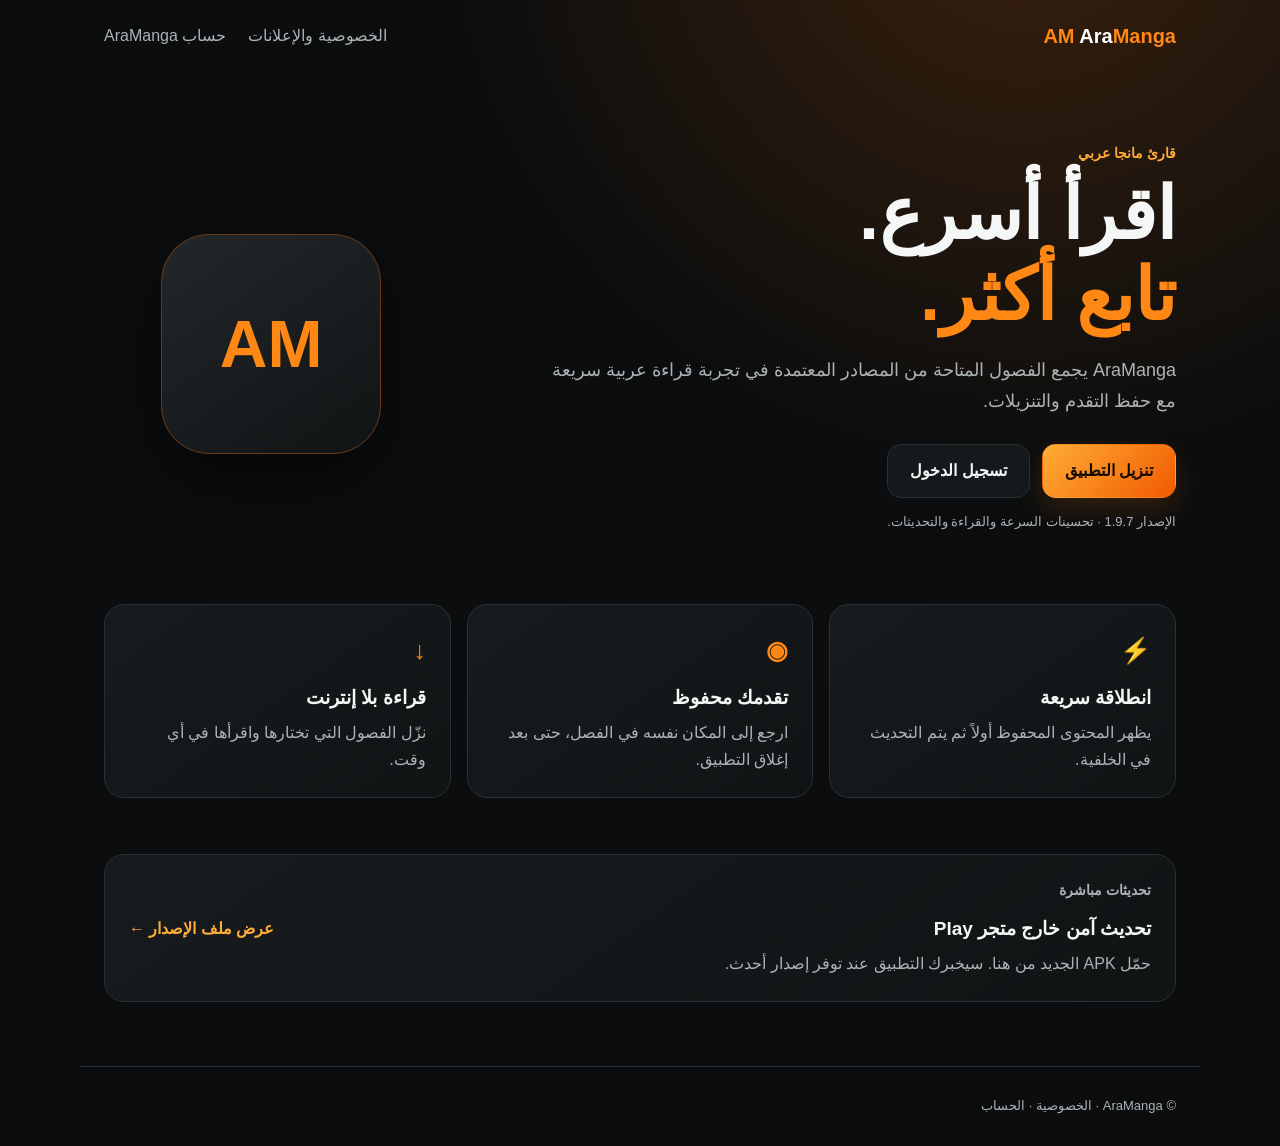
==== index.html @ 098182e1 "Publish AraManga release site and v1.9.7" ====
<!doctype html>
<html lang="ar" dir="rtl">
<head><meta charset="utf-8"><meta name="viewport" content="width=device-width,initial-scale=1"><meta name="theme-color" content="#0b0d0e"><title>AraManga | تنزيل التطبيق</title><link rel="stylesheet" href="site.css"></head>
<body>
  <header class="nav"><a class="brand" href="index.html"><span>AM</span> Ara<span>Manga</span></a><nav><a href="unity-ads.html">الخصوصية والإعلانات</a><a href="account.html">حساب AraManga</a></nav></header>
  <main>
    <section class="hero"><div><p class="eyebrow">قارئ مانجا عربي</p><h1>اقرأ أسرع.<br><em>تابع أكثر.</em></h1><p class="lead">AraManga يجمع الفصول المتاحة من المصادر المعتمدة في تجربة قراءة عربية سريعة مع حفظ التقدم والتنزيلات.</p><div class="actions"><a id="downloadButton" class="button primary" href="AraManga-v1.9.7.apk" download>تنزيل التطبيق</a><a class="button secondary" href="account.html">تسجيل الدخول</a></div><p id="releaseMeta" class="meta">جارٍ التحقق من آخر إصدار…</p></div><div class="hero-mark" aria-hidden="true"><div>AM</div></div></section>
    <section class="features" aria-label="مزايا التطبيق"><article><b>⚡</b><h2>انطلاقة سريعة</h2><p>يظهر المحتوى المحفوظ أولاً ثم يتم التحديث في الخلفية.</p></article><article><b>◉</b><h2>تقدمك محفوظ</h2><p>ارجع إلى المكان نفسه في الفصل، حتى بعد إغلاق التطبيق.</p></article><article><b>↓</b><h2>قراءة بلا إنترنت</h2><p>نزّل الفصول التي تختارها واقرأها في أي وقت.</p></article></section>
    <section class="release-card"><div><p class="eyebrow">تحديثات مباشرة</p><h2>تحديث آمن خارج متجر Play</h2><p>حمّل APK الجديد من هنا. سيخبرك التطبيق عند توفر إصدار أحدث.</p></div><a id="releaseLink" class="text-link" href="AraManga-v1.9.7.apk">عرض ملف الإصدار ←</a></section>
  </main><footer>© AraManga · <a href="unity-ads.html">الخصوصية</a> · <a href="account.html">الحساب</a></footer><script src="site.js"></script>
</body></html>
---- site.css ----
:root{--bg:#0b0d0e;--surface:#15191b;--text:#f5f6f6;--muted:#adb3b5;--line:#2a3033;--orange:#ff8814;--orange2:#ffad36}*{box-sizing:border-box}body{margin:0;background:radial-gradient(circle at 80% -10%,#3b210d 0,transparent 36%),var(--bg);color:var(--text);font-family:Tahoma,Arial,sans-serif;line-height:1.7}.nav,main,footer{max-width:1120px;margin:auto}.nav{min-height:72px;display:flex;align-items:center;justify-content:space-between;padding:0 24px}.brand{color:#fff;text-decoration:none;font-weight:900;font-size:20px}.brand>span{color:var(--orange)}.brand span+span{color:var(--orange)}nav{display:flex;gap:22px}nav a,footer a{color:var(--muted);text-decoration:none}.nav a:hover,footer a:hover{color:var(--orange2)}main{padding:42px 24px 64px}.hero{min-height:460px;display:grid;grid-template-columns:1.35fr .65fr;align-items:center;gap:44px}.eyebrow{margin:0 0 8px;color:var(--orange2);font-weight:800;font-size:14px}.hero h1,.account-layout h1,.legal h1{font-size:clamp(38px,7vw,72px);line-height:1.12;margin:0 0 20px}.hero em,.account-layout em{font-style:normal;color:var(--orange)}.lead{max-width:630px;margin:0;color:var(--muted);font-size:18px}.actions{display:flex;gap:12px;margin-top:28px;flex-wrap:wrap}.button{min-height:50px;padding:12px 22px;border-radius:14px;display:inline-flex;align-items:center;justify-content:center;border:1px solid transparent;text-decoration:none;font:inherit;font-weight:800;cursor:pointer}.primary{background:linear-gradient(135deg,var(--orange2),#f15a00);color:#160b02;box-shadow:0 12px 30px #ff7b172b}.secondary{border-color:var(--line);background:var(--surface);color:var(--text)}.meta{color:var(--muted);font-size:13px}.hero-mark{display:grid;place-items:center;min-height:300px}.hero-mark div{width:220px;height:220px;border-radius:48px;display:grid;place-items:center;border:1px solid #693b18;background:linear-gradient(145deg,#222729,#111415);box-shadow:0 25px 70px #0008;color:var(--orange);font-size:66px;font-weight:900}.features{display:grid;grid-template-columns:repeat(3,1fr);gap:16px;margin:30px 0 56px}.features article,.release-card,.auth-card,.legal section{padding:24px;border:1px solid var(--line);border-radius:20px;background:linear-gradient(145deg,#171b1d,#111415)}.features b{font-size:25px;color:var(--orange)}.features h2,.release-card h2,.legal h2{font-size:19px;margin:10px 0 5px}.features p,.release-card p,.legal section p{color:var(--muted);margin:0}.release-card{display:flex;align-items:center;justify-content:space-between;gap:20px}.text-link{color:var(--orange2);font-weight:800;text-decoration:none;white-space:nowrap}footer{padding:28px 24px;border-top:1px solid var(--line);color:var(--muted);font-size:13px}.legal{max-width:840px}.legal>p{margin-bottom:42px}.legal section{margin:14px 0}.account-layout{min-height:620px;display:grid;grid-template-columns:1fr .85fr;align-items:center;gap:54px}.auth-card{padding:24px}.tabs{display:flex;gap:8px;border-bottom:1px solid var(--line);margin-bottom:22px}.tabs button{padding:10px 4px;background:transparent;border:0;color:var(--muted);font:inherit;cursor:pointer}.tabs button.active{color:var(--orange2);border-bottom:2px solid var(--orange)}form{display:grid;gap:14px}label{display:grid;gap:6px;font-size:14px;font-weight:800}input{min-height:48px;border-radius:12px;border:1px solid var(--line);background:#0d1011;color:#fff;padding:0 12px;font:inherit}@media(max-width:700px){.nav{padding:0 16px}.nav nav{gap:12px;font-size:12px}main{padding:26px 16px 48px}.hero,.account-layout{grid-template-columns:1fr;gap:28px}.hero{min-height:0}.hero-mark{min-height:160px;order:-1}.hero-mark div{width:145px;height:145px;border-radius:33px;font-size:44px}.features{grid-template-columns:1fr;margin-bottom:32px}.release-card{align-items:flex-start;flex-direction:column}.lead{font-size:16px}}
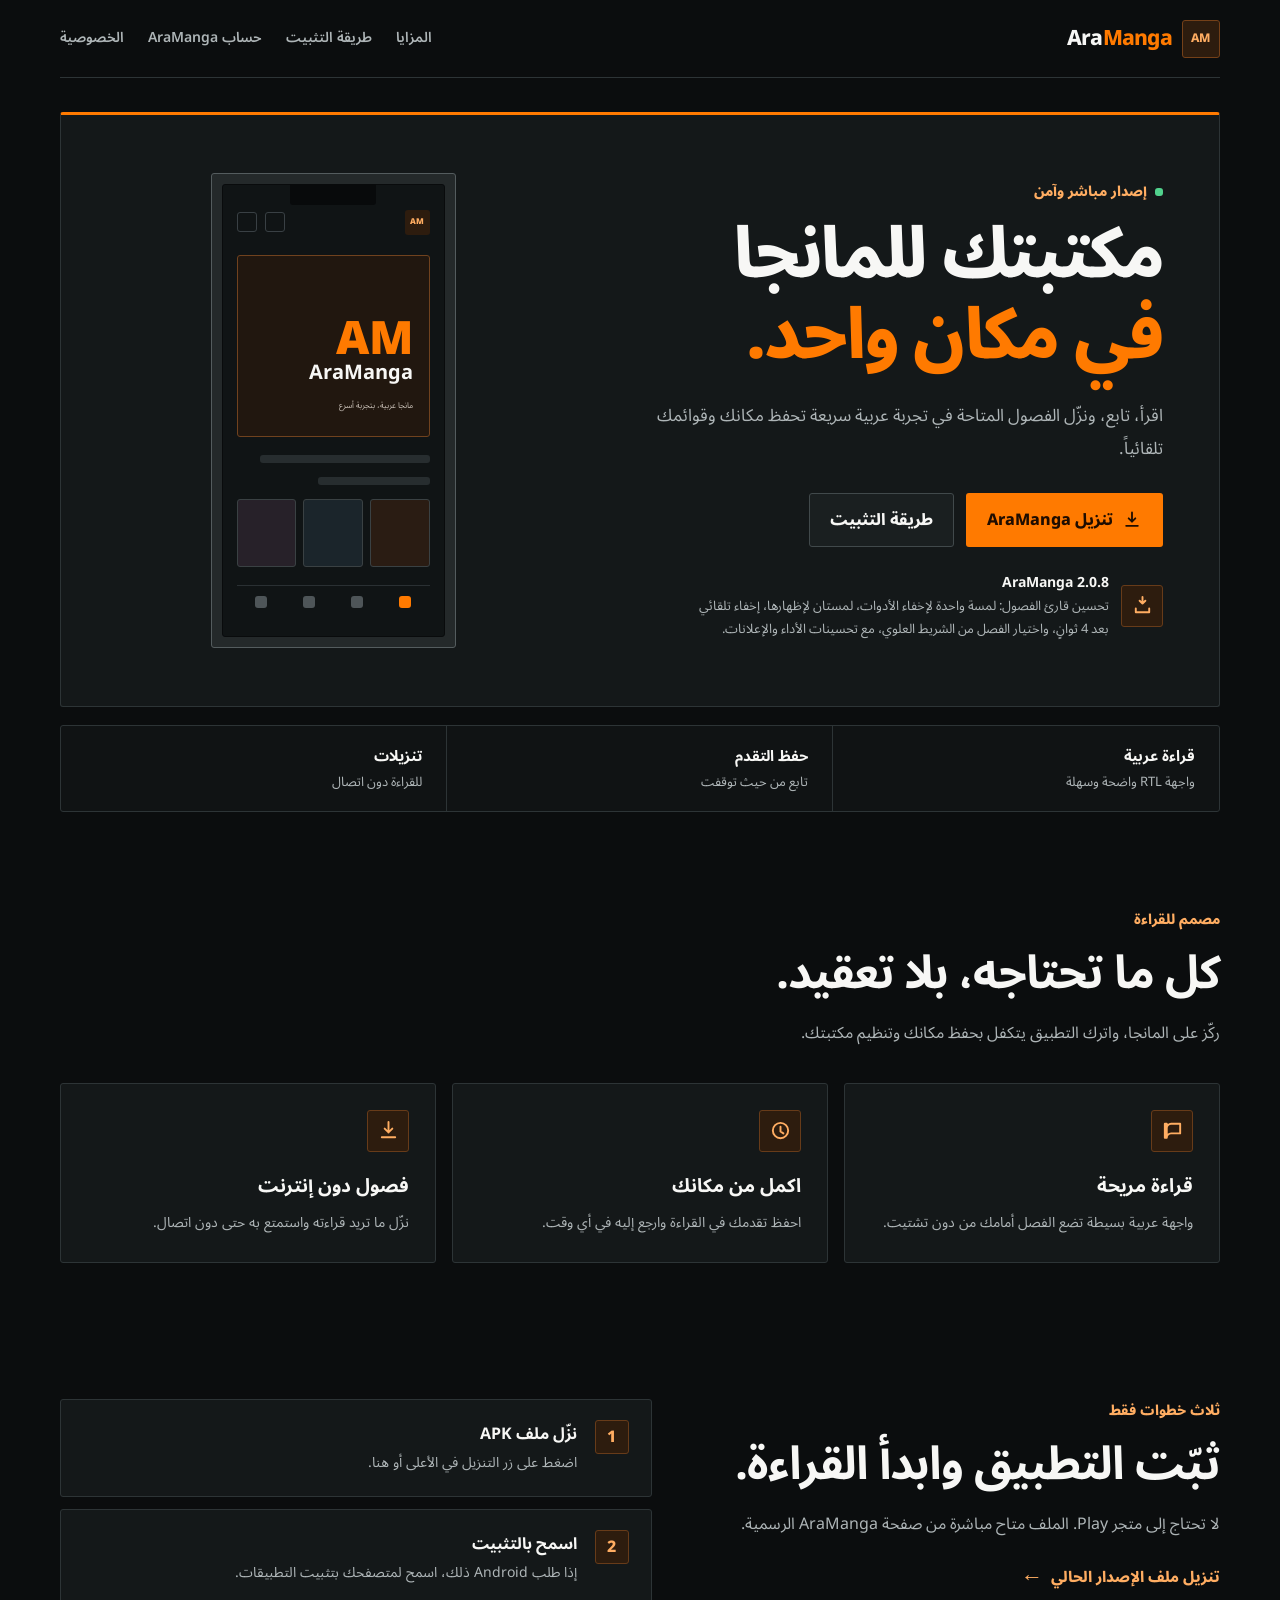
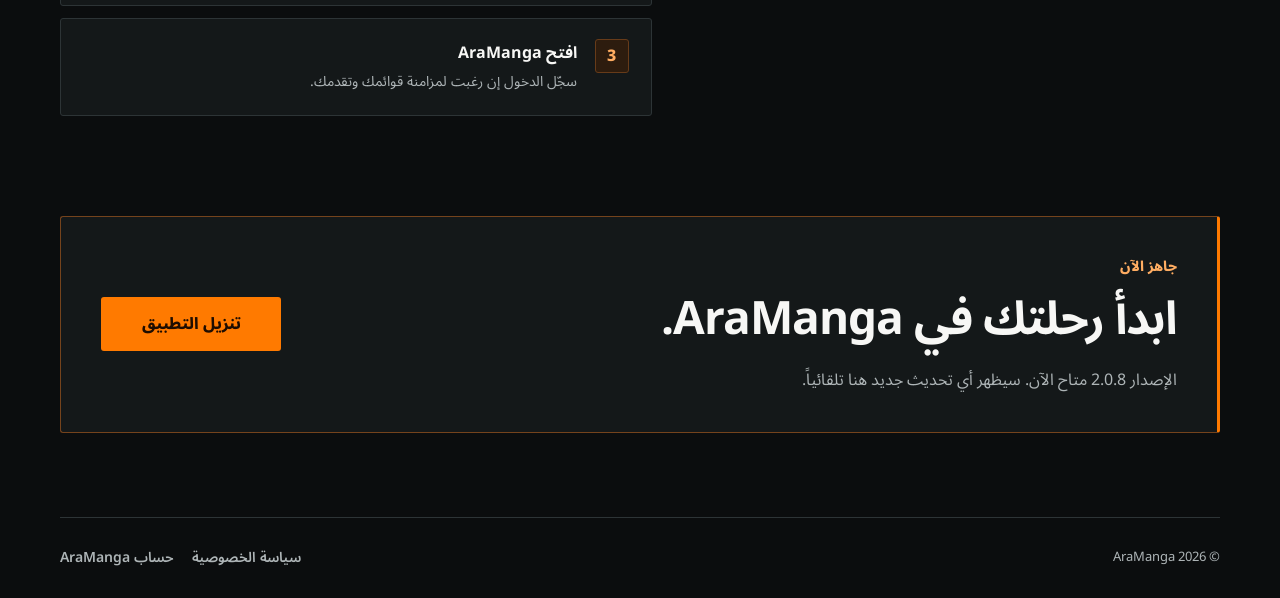
==== commit 5b46eb80: "Release AraManga 2.0.8" ====
--- a/index.html
+++ b/index.html
@@ -1,11 +1,90 @@
 <!doctype html>
 <html lang="ar" dir="rtl">
-<head><meta charset="utf-8"><meta name="viewport" content="width=device-width,initial-scale=1"><meta name="theme-color" content="#0b0d0e"><title>AraManga | تنزيل التطبيق</title><link rel="stylesheet" href="site.css"></head>
-<body>
-  <header class="nav"><a class="brand" href="index.html"><span>AM</span> Ara<span>Manga</span></a><nav><a href="unity-ads.html">الخصوصية والإعلانات</a><a href="account.html">حساب AraManga</a></nav></header>
-  <main>
-    <section class="hero"><div><p class="eyebrow">قارئ مانجا عربي</p><h1>اقرأ أسرع.<br><em>تابع أكثر.</em></h1><p class="lead">AraManga يجمع الفصول المتاحة من المصادر المعتمدة في تجربة قراءة عربية سريعة مع حفظ التقدم والتنزيلات.</p><div class="actions"><a id="downloadButton" class="button primary" href="AraManga-v1.9.7.apk" download>تنزيل التطبيق</a><a class="button secondary" href="account.html">تسجيل الدخول</a></div><p id="releaseMeta" class="meta">جارٍ التحقق من آخر إصدار…</p></div><div class="hero-mark" aria-hidden="true"><div>AM</div></div></section>
-    <section class="features" aria-label="مزايا التطبيق"><article><b>⚡</b><h2>انطلاقة سريعة</h2><p>يظهر المحتوى المحفوظ أولاً ثم يتم التحديث في الخلفية.</p></article><article><b>◉</b><h2>تقدمك محفوظ</h2><p>ارجع إلى المكان نفسه في الفصل، حتى بعد إغلاق التطبيق.</p></article><article><b>↓</b><h2>قراءة بلا إنترنت</h2><p>نزّل الفصول التي تختارها واقرأها في أي وقت.</p></article></section>
-    <section class="release-card"><div><p class="eyebrow">تحديثات مباشرة</p><h2>تحديث آمن خارج متجر Play</h2><p>حمّل APK الجديد من هنا. سيخبرك التطبيق عند توفر إصدار أحدث.</p></div><a id="releaseLink" class="text-link" href="AraManga-v1.9.7.apk">عرض ملف الإصدار ←</a></section>
-  </main><footer>© AraManga · <a href="unity-ads.html">الخصوصية</a> · <a href="account.html">الحساب</a></footer><script src="site.js"></script>
-</body></html>
+<head>
+  <meta charset="utf-8">
+  <meta name="viewport" content="width=device-width,initial-scale=1">
+  <meta name="theme-color" content="#0b0d0e">
+  <meta name="description" content="نزّل AraManga، قارئ المانجا العربي السريع مع حفظ التقدم والقوائم والتنزيلات.">
+  <title>AraManga | تنزيل التطبيق</title>
+  <link rel="stylesheet" href="site.css?v=flat-1">
+</head>
+<body class="landing-page">
+  <a class="skip-link" href="#content">انتقل إلى المحتوى</a>
+  <header class="nav">
+    <a class="brand" href="index.html" aria-label="AraManga - الصفحة الرئيسية"><span class="brand-mark">AM</span><span class="brand-name">Ara<span>Manga</span></span></a>
+    <nav aria-label="التنقل الرئيسي">
+      <a href="#features">المزايا</a>
+      <a href="#install">طريقة التثبيت</a>
+      <a href="account.html">حساب AraManga</a>
+      <a href="privacy.html">الخصوصية</a>
+    </nav>
+  </header>
+
+  <main id="content">
+    <section class="hero landing-shell" aria-labelledby="hero-title">
+      <div class="hero-copy">
+        <div class="eyebrow"><span class="status-dot" aria-hidden="true"></span> إصدار مباشر وآمن</div>
+        <h1 id="hero-title">مكتبتك للمانجا<br><em>في مكان واحد.</em></h1>
+        <p class="lead">اقرأ، تابع، ونزّل الفصول المتاحة في تجربة عربية سريعة تحفظ مكانك وقوائمك تلقائياً.</p>
+        <div class="hero-actions">
+          <a id="downloadButton" class="button primary download-cta" href="AraManga-v2.0.8.apk" download>
+            <svg aria-hidden="true" viewBox="0 0 24 24"><path d="M12 3v11m0 0 4-4m-4 4-4-4M5 19h14"/></svg>
+            تنزيل AraManga
+          </a>
+          <a class="button secondary" href="#install">طريقة التثبيت</a>
+        </div>
+        <div class="release-summary" aria-live="polite">
+          <div class="release-summary-icon" aria-hidden="true"><svg viewBox="0 0 24 24"><path d="M12 3v7m0 0 3-3m-3 3-3-3M5 15v4h14v-4"/></svg></div>
+          <div><strong id="releaseVersion">أحدث إصدار</strong><span id="releaseMeta">جارٍ التحقق من آخر إصدار…</span></div>
+        </div>
+      </div>
+
+      <div class="hero-device" aria-hidden="true">
+        <div class="device-glow"></div>
+        <div class="phone-frame">
+          <div class="phone-notch"></div>
+          <div class="phone-screen">
+            <div class="mini-top"><span class="mini-logo">AM</span><i></i><i></i></div>
+            <div class="mini-cover"><span>AM</span><b>AraManga</b><small>مانجا عربية، بتجربة أسرع</small></div>
+            <div class="mini-line wide"></div><div class="mini-line"></div>
+            <div class="mini-cards"><i></i><i></i><i></i></div>
+            <div class="mini-nav"><i></i><i></i><i></i><i></i></div>
+          </div>
+        </div>
+      </div>
+    </section>
+
+    <section class="proof-strip landing-shell" aria-label="ملخص التطبيق">
+      <div><strong>قراءة عربية</strong><span>واجهة RTL واضحة وسهلة</span></div>
+      <div><strong>حفظ التقدم</strong><span>تابع من حيث توقفت</span></div>
+      <div><strong>تنزيلات</strong><span>للقراءة دون اتصال</span></div>
+    </section>
+
+    <section id="features" class="section landing-shell" aria-labelledby="features-title">
+      <div class="section-heading"><p class="eyebrow">مصمم للقراءة</p><h2 id="features-title">كل ما تحتاجه، بلا تعقيد.</h2><p>ركّز على المانجا، واترك التطبيق يتكفل بحفظ مكانك وتنظيم مكتبتك.</p></div>
+      <div class="feature-grid">
+        <article class="feature-item"><div class="feature-icon"><svg aria-hidden="true" viewBox="0 0 24 24"><path d="M6 19.5A4.5 4.5 0 0 1 10.5 15H20V5H10.5A4.5 4.5 0 0 0 6 9.5v10ZM6 19.5V5H4v14.5h2Z"/></svg></div><h3>قراءة مريحة</h3><p>واجهة عربية بسيطة تضع الفصل أمامك من دون تشتيت.</p></article>
+        <article class="feature-item"><div class="feature-icon"><svg aria-hidden="true" viewBox="0 0 24 24"><path d="M12 8v5l3 2m5-3a8 8 0 1 1-16 0 8 8 0 0 1 16 0Z"/></svg></div><h3>اكمل من مكانك</h3><p>احفظ تقدمك في القراءة وارجع إليه في أي وقت.</p></article>
+        <article class="feature-item"><div class="feature-icon"><svg aria-hidden="true" viewBox="0 0 24 24"><path d="M12 3v11m0 0 4-4m-4 4-4-4M5 19h14"/></svg></div><h3>فصول دون إنترنت</h3><p>نزّل ما تريد قراءته واستمتع به حتى دون اتصال.</p></article>
+      </div>
+    </section>
+
+    <section id="install" class="install-section landing-shell" aria-labelledby="install-title">
+      <div class="install-copy"><p class="eyebrow">ثلاث خطوات فقط</p><h2 id="install-title">ثبّت التطبيق وابدأ القراءة.</h2><p>لا تحتاج إلى متجر Play. الملف متاح مباشرة من صفحة AraManga الرسمية.</p><a id="releaseLink" class="text-link" href="AraManga-v2.0.8.apk" download>تنزيل ملف الإصدار الحالي <span aria-hidden="true">←</span></a></div>
+      <ol class="steps">
+        <li><span>1</span><div><strong>نزّل ملف APK</strong><p>اضغط على زر التنزيل في الأعلى أو هنا.</p></div></li>
+        <li><span>2</span><div><strong>اسمح بالتثبيت</strong><p>إذا طلب Android ذلك، اسمح لمتصفحك بتثبيت التطبيقات.</p></div></li>
+        <li><span>3</span><div><strong>افتح AraManga</strong><p>سجّل الدخول إن رغبت لمزامنة قوائمك وتقدمك.</p></div></li>
+      </ol>
+    </section>
+
+    <section class="final-cta landing-shell" aria-labelledby="final-title">
+      <div><p class="eyebrow">جاهز الآن</p><h2 id="final-title">ابدأ رحلتك في AraManga.</h2><p id="finalReleaseNote">سيظهر أحدث إصدار هنا تلقائياً كلما تم نشر تحديث جديد.</p></div>
+      <a id="downloadButtonBottom" class="button primary" href="AraManga-v2.0.8.apk" download>تنزيل التطبيق</a>
+    </section>
+  </main>
+
+  <footer><div>© <span id="currentYear">2026</span> AraManga</div><div><a href="privacy.html">سياسة الخصوصية</a><a href="account.html">حساب AraManga</a></div></footer>
+  <script src="site.js"></script>
+</body>
+</html>
--- a/site.css
+++ b/site.css
@@ -1 +1,189 @@
-:root{--bg:#0b0d0e;--surface:#15191b;--text:#f5f6f6;--muted:#adb3b5;--line:#2a3033;--orange:#ff8814;--orange2:#ffad36}*{box-sizing:border-box}body{margin:0;background:radial-gradient(circle at 80% -10%,#3b210d 0,transparent 36%),var(--bg);color:var(--text);font-family:Tahoma,Arial,sans-serif;line-height:1.7}.nav,main,footer{max-width:1120px;margin:auto}.nav{min-height:72px;display:flex;align-items:center;justify-content:space-between;padding:0 24px}.brand{color:#fff;text-decoration:none;font-weight:900;font-size:20px}.brand>span{color:var(--orange)}.brand span+span{color:var(--orange)}nav{display:flex;gap:22px}nav a,footer a{color:var(--muted);text-decoration:none}.nav a:hover,footer a:hover{color:var(--orange2)}main{padding:42px 24px 64px}.hero{min-height:460px;display:grid;grid-template-columns:1.35fr .65fr;align-items:center;gap:44px}.eyebrow{margin:0 0 8px;color:var(--orange2);font-weight:800;font-size:14px}.hero h1,.account-layout h1,.legal h1{font-size:clamp(38px,7vw,72px);line-height:1.12;margin:0 0 20px}.hero em,.account-layout em{font-style:normal;color:var(--orange)}.lead{max-width:630px;margin:0;color:var(--muted);font-size:18px}.actions{display:flex;gap:12px;margin-top:28px;flex-wrap:wrap}.button{min-height:50px;padding:12px 22px;border-radius:14px;display:inline-flex;align-items:center;justify-content:center;border:1px solid transparent;text-decoration:none;font:inherit;font-weight:800;cursor:pointer}.primary{background:linear-gradient(135deg,var(--orange2),#f15a00);color:#160b02;box-shadow:0 12px 30px #ff7b172b}.secondary{border-color:var(--line);background:var(--surface);color:var(--text)}.meta{color:var(--muted);font-size:13px}.hero-mark{display:grid;place-items:center;min-height:300px}.hero-mark div{width:220px;height:220px;border-radius:48px;display:grid;place-items:center;border:1px solid #693b18;background:linear-gradient(145deg,#222729,#111415);box-shadow:0 25px 70px #0008;color:var(--orange);font-size:66px;font-weight:900}.features{display:grid;grid-template-columns:repeat(3,1fr);gap:16px;margin:30px 0 56px}.features article,.release-card,.auth-card,.legal section{padding:24px;border:1px solid var(--line);border-radius:20px;background:linear-gradient(145deg,#171b1d,#111415)}.features b{font-size:25px;color:var(--orange)}.features h2,.release-card h2,.legal h2{font-size:19px;margin:10px 0 5px}.features p,.release-card p,.legal section p{color:var(--muted);margin:0}.release-card{display:flex;align-items:center;justify-content:space-between;gap:20px}.text-link{color:var(--orange2);font-weight:800;text-decoration:none;white-space:nowrap}footer{padding:28px 24px;border-top:1px solid var(--line);color:var(--muted);font-size:13px}.legal{max-width:840px}.legal>p{margin-bottom:42px}.legal section{margin:14px 0}.account-layout{min-height:620px;display:grid;grid-template-columns:1fr .85fr;align-items:center;gap:54px}.auth-card{padding:24px}.tabs{display:flex;gap:8px;border-bottom:1px solid var(--line);margin-bottom:22px}.tabs button{padding:10px 4px;background:transparent;border:0;color:var(--muted);font:inherit;cursor:pointer}.tabs button.active{color:var(--orange2);border-bottom:2px solid var(--orange)}form{display:grid;gap:14px}label{display:grid;gap:6px;font-size:14px;font-weight:800}input{min-height:48px;border-radius:12px;border:1px solid var(--line);background:#0d1011;color:#fff;padding:0 12px;font:inherit}@media(max-width:700px){.nav{padding:0 16px}.nav nav{gap:12px;font-size:12px}main{padding:26px 16px 48px}.hero,.account-layout{grid-template-columns:1fr;gap:28px}.hero{min-height:0}.hero-mark{min-height:160px;order:-1}.hero-mark div{width:145px;height:145px;border-radius:33px;font-size:44px}.features{grid-template-columns:1fr;margin-bottom:32px}.release-card{align-items:flex-start;flex-direction:column}.lead{font-size:16px}}
+@import url('https://fonts.googleapis.com/css2?family=Noto+Sans+Arabic:wght@400;500;600;700;800&display=swap');
+
+:root {
+  color-scheme: dark;
+  --bg: #0b0d0e;
+  --surface: #141819;
+  --surface-strong: #1a1f20;
+  --surface-soft: #101314;
+  --text: #f7f7f5;
+  --muted: #aeb5b7;
+  --line: #2d3436;
+  --line-strong: #41494b;
+  --orange: #ff7a00;
+  --orange-hover: #ff942e;
+  --orange-soft: #ffad62;
+  --orange-wash: #2d1c0e;
+  --focus: #ffd1a3;
+  --success: #51d28d;
+  --radius: 3px;
+  --content: 1160px;
+}
+
+* { box-sizing: border-box; }
+html { scroll-behavior: smooth; }
+body { min-width: 320px; margin: 0; background: var(--bg); color: var(--text); font-family: "Noto Sans Arabic", Tahoma, Arial, sans-serif; font-size: 16px; line-height: 1.75; }
+a { color: inherit; }
+.skip-link { position: absolute; top: -100px; right: 16px; z-index: 20; padding: 10px 16px; border-radius: var(--radius); background: var(--orange); color: #1f0d00; font-weight: 800; }
+.skip-link:focus { top: 16px; }
+.nav, .landing-shell, footer { width: min(calc(100% - 48px), var(--content)); margin-inline: auto; }
+.nav { min-height: 78px; display: flex; align-items: center; justify-content: space-between; gap: 24px; border-bottom: 1px solid var(--line); }
+.brand { min-height: 48px; display: inline-flex; align-items: center; gap: 10px; color: var(--text); text-decoration: none; font-weight: 800; line-height: 1; }
+.brand-mark { width: 38px; height: 38px; display: grid; place-items: center; border: 1px solid #744018; border-radius: var(--radius); background: var(--orange-wash); color: var(--orange-soft); font-size: 12px; letter-spacing: .2px; }
+.brand-name { font-size: 21px; letter-spacing: -.7px; }
+.brand-name span { color: var(--orange); }
+nav { display: flex; align-items: center; gap: 24px; }
+nav a, footer a { color: var(--muted); font-size: 14px; font-weight: 600; text-decoration: none; transition: color 160ms ease; }
+nav a:hover, footer a:hover { color: var(--orange-soft); }
+a:focus-visible, button:focus-visible, input:focus-visible { outline: 3px solid var(--focus); outline-offset: 3px; }
+
+.hero { min-height: 530px; margin-top: 34px; padding: 58px 56px; display: grid; grid-template-columns: minmax(0, 1.12fr) minmax(300px, .88fr); align-items: center; gap: 64px; overflow: hidden; border: 1px solid var(--line); border-top: 3px solid var(--orange); border-radius: var(--radius); background: var(--surface); }
+.eyebrow { margin: 0 0 10px; display: flex; align-items: center; gap: 8px; color: var(--orange-soft); font-size: 14px; font-weight: 800; }
+.status-dot { width: 8px; height: 8px; border-radius: var(--radius); background: var(--success); }
+.hero h1, .account-layout h1, .legal h1 { max-width: 720px; margin: 0; color: var(--text); font-size: clamp(40px, 5.6vw, 70px); font-weight: 800; letter-spacing: -2.3px; line-height: 1.17; }
+.hero em, .account-layout em { color: var(--orange); font-style: normal; }
+.lead { max-width: 590px; margin: 22px 0 0; color: var(--muted); font-size: 17px; line-height: 1.9; }
+.hero-actions, .actions { margin-top: 28px; display: flex; align-items: center; flex-wrap: wrap; gap: 12px; }
+.button { min-height: 52px; padding: 12px 20px; display: inline-flex; align-items: center; justify-content: center; gap: 9px; border: 1px solid transparent; border-radius: var(--radius); text-align: center; text-decoration: none; font: inherit; font-weight: 800; cursor: pointer; touch-action: manipulation; transition: background-color 160ms ease, border-color 160ms ease, color 160ms ease; }
+.button svg { width: 20px; height: 20px; fill: none; stroke: currentColor; stroke-width: 2.2; stroke-linecap: round; stroke-linejoin: round; }
+.primary { background: var(--orange); color: #1f0d00; }
+.primary:hover { background: var(--orange-hover); }
+.primary:active { background: #e86f00; }
+.secondary { border-color: var(--line-strong); background: var(--surface-strong); color: var(--text); }
+.secondary:hover { border-color: #5e686a; background: #202627; }
+.release-summary { margin-top: 24px; display: flex; align-items: center; gap: 12px; color: var(--muted); font-size: 13px; }
+.release-summary-icon, .feature-icon { width: 42px; height: 42px; flex: 0 0 auto; display: grid; place-items: center; border: 1px solid #673b19; border-radius: var(--radius); background: var(--orange-wash); color: var(--orange-soft); }
+.release-summary svg, .feature-icon svg { width: 23px; height: 23px; fill: none; stroke: currentColor; stroke-width: 2; stroke-linecap: round; stroke-linejoin: round; }
+.release-summary strong, .release-summary span { display: block; }
+.release-summary strong { color: var(--text); font-size: 14px; }
+.release-summary span { max-width: 430px; overflow-wrap: anywhere; }
+
+.hero-device { min-height: 410px; display: grid; place-items: center; }
+.device-glow { display: none; }
+.phone-frame { width: 245px; height: 475px; padding: 10px; position: relative; border: 1px solid #545c5e; border-radius: var(--radius); background: #24292a; }
+.phone-notch { position: absolute; z-index: 2; top: 10px; right: 50%; width: 86px; height: 21px; transform: translateX(50%); border-radius: 0 0 var(--radius) var(--radius); background: #080a0b; }
+.phone-screen { height: 100%; overflow: hidden; padding: 20px 14px; border: 1px solid #090b0c; border-radius: var(--radius); background: #101415; }
+.mini-top { height: 34px; margin-bottom: 16px; display: flex; align-items: center; gap: 8px; }
+.mini-top i { width: 20px; height: 20px; border: 1px solid #394044; border-radius: var(--radius); }
+.mini-top i:first-of-type { margin-right: auto; }
+.mini-logo { width: 25px; height: 25px; display: grid; place-items: center; border-radius: var(--radius); background: var(--orange-wash); color: var(--orange-soft); font-size: 8px; font-weight: 900; }
+.mini-cover { height: 182px; padding: 23px 16px; display: flex; flex-direction: column; justify-content: flex-end; border: 1px solid #70421e; border-radius: var(--radius); background: #21170f; }
+.mini-cover span { color: var(--orange); font-size: 46px; font-weight: 900; line-height: .7; }
+.mini-cover b { font-size: 20px; }
+.mini-cover small { margin-top: 8px; color: #c9c0b7; font-size: 8px; }
+.mini-line { width: 58%; height: 8px; margin-top: 14px; border-radius: var(--radius); background: #272d2f; }
+.mini-line.wide { width: 88%; margin-top: 18px; }
+.mini-cards { margin-top: 14px; display: grid; grid-template-columns: repeat(3, 1fr); gap: 7px; }
+.mini-cards i { height: 68px; border: 1px solid #3a4143; border-radius: var(--radius); background: #2a1c13; }
+.mini-cards i:nth-child(2) { background: #1b252b; }
+.mini-cards i:nth-child(3) { background: #272129; }
+.mini-nav { margin-top: 18px; padding-top: 10px; display: flex; justify-content: space-around; border-top: 1px solid #2a3033; }
+.mini-nav i { width: 12px; height: 12px; border-radius: var(--radius); background: #4e5558; }
+.mini-nav i:first-child { background: var(--orange); }
+
+.proof-strip { margin-top: 18px; display: grid; grid-template-columns: repeat(3, 1fr); border: 1px solid var(--line); border-radius: var(--radius); background: var(--surface-soft); }
+.proof-strip div { padding: 17px 24px; display: grid; gap: 2px; }
+.proof-strip div + div { border-right: 1px solid var(--line); }
+.proof-strip strong { font-size: 15px; }
+.proof-strip span { color: var(--muted); font-size: 13px; }
+.section { padding: 96px 0; }
+.section-heading { max-width: 640px; }
+.section-heading h2, .install-copy h2, .final-cta h2 { margin: 0; font-size: clamp(29px, 4vw, 46px); line-height: 1.35; letter-spacing: -1px; }
+.section-heading > p:last-child, .install-copy > p:not(.eyebrow), .final-cta p:last-child { margin: 14px 0 0; color: var(--muted); font-size: 16px; }
+.feature-grid { margin-top: 36px; display: grid; grid-template-columns: repeat(3, 1fr); gap: 16px; }
+.feature-item { padding: 26px; border: 1px solid var(--line); border-radius: var(--radius); background: var(--surface); transition: border-color 160ms ease, background-color 160ms ease; }
+.feature-item:hover { border-color: #7a491f; background: var(--surface-strong); }
+.feature-item h3 { margin: 18px 0 7px; font-size: 19px; }
+.feature-item p { margin: 0; color: var(--muted); font-size: 14px; line-height: 1.9; }
+.install-section { padding: 40px 0 100px; display: grid; grid-template-columns: .92fr 1.08fr; align-items: start; gap: 64px; }
+.install-copy { position: sticky; top: 24px; }
+.text-link { margin-top: 26px; display: inline-flex; align-items: center; gap: 8px; color: var(--orange-soft); font-size: 15px; font-weight: 800; text-decoration: none; }
+.text-link:hover { color: #ffc18c; }
+.text-link span { font-size: 22px; line-height: 1; }
+.steps { margin: 0; padding: 0; display: grid; gap: 12px; list-style: none; }
+.steps li { padding: 20px 22px; display: flex; align-items: flex-start; gap: 18px; border: 1px solid var(--line); border-radius: var(--radius); background: var(--surface); }
+.steps li > span { width: 34px; height: 34px; flex: 0 0 auto; display: grid; place-items: center; border: 1px solid #673b19; border-radius: var(--radius); background: var(--orange-wash); color: var(--orange-soft); font-weight: 800; }
+.steps strong { font-size: 16px; }
+.steps p { margin: 3px 0 0; color: var(--muted); font-size: 14px; }
+.final-cta { margin-bottom: 84px; padding: 38px 40px; display: flex; align-items: center; justify-content: space-between; gap: 30px; border: 1px solid #75431c; border-right: 3px solid var(--orange); border-radius: var(--radius); background: var(--surface); }
+.final-cta .button { min-width: 180px; }
+footer { padding: 28px 0; display: flex; align-items: center; justify-content: space-between; gap: 20px; border-top: 1px solid var(--line); color: var(--muted); font-size: 13px; }
+footer > div:last-child { display: flex; gap: 18px; }
+
+.legal { width: min(calc(100% - 48px), 840px); margin-inline: auto; padding: 54px 0 76px; }
+.legal > p { margin-bottom: 42px; }
+.legal section, .auth-card { padding: 24px; border: 1px solid var(--line); border-radius: var(--radius); background: var(--surface); }
+.legal section { margin: 14px 0; }
+.features h2, .release-card h2, .legal h2 { margin: 10px 0 5px; font-size: 19px; }
+.legal section p { margin: 0; color: var(--muted); }
+.account-layout { min-height: 620px; display: grid; grid-template-columns: 1fr .85fr; align-items: center; gap: 54px; }
+.auth-card { padding: 24px; }
+.tabs { margin-bottom: 22px; display: flex; gap: 8px; border-bottom: 1px solid var(--line); }
+.tabs button { min-height: 44px; padding: 10px 8px; border: 0; border-bottom: 2px solid transparent; border-radius: 0; background: transparent; color: var(--muted); font: inherit; cursor: pointer; }
+.tabs button:hover { color: var(--text); }
+.tabs button.active { border-bottom-color: var(--orange); color: var(--orange-soft); }
+form { display: grid; gap: 14px; }
+label { display: grid; gap: 6px; font-size: 14px; font-weight: 800; }
+input { min-height: 48px; padding: 0 12px; border: 1px solid var(--line-strong); border-radius: var(--radius); background: #0d1011; color: var(--text); font: inherit; }
+input:hover { border-color: #5e686a; }
+input:focus { border-color: var(--orange); }
+.meta { color: var(--muted); font-size: 13px; }
+
+@media (max-width: 840px) {
+  .nav, .landing-shell, footer, .legal { width: min(calc(100% - 32px), var(--content)); }
+  .nav { min-height: 70px; }
+  .nav nav { gap: 15px; }
+  .nav nav a:nth-child(-n+2) { display: none; }
+  .hero { grid-template-columns: 1fr; gap: 28px; padding: 36px 26px; }
+  .hero-device { order: -1; min-height: 240px; }
+  .phone-frame { width: 142px; height: 275px; padding: 6px; }
+  .phone-notch { top: 6px; width: 52px; height: 12px; }
+  .phone-screen { padding: 11px 8px; }
+  .mini-top { height: 20px; margin-bottom: 8px; }
+  .mini-top i { width: 11px; height: 11px; }
+  .mini-logo { width: 15px; height: 15px; font-size: 5px; }
+  .mini-cover { height: 105px; padding: 13px 9px; }
+  .mini-cover span { font-size: 26px; }
+  .mini-cover b { font-size: 11px; }
+  .mini-cover small { margin-top: 4px; font-size: 5px; }
+  .mini-line { height: 4px; margin-top: 8px; }
+  .mini-line.wide { margin-top: 11px; }
+  .mini-cards { gap: 4px; margin-top: 8px; }
+  .mini-cards i { height: 39px; }
+  .mini-nav { margin-top: 10px; padding-top: 6px; }
+  .mini-nav i { width: 7px; height: 7px; }
+  .proof-strip { grid-template-columns: 1fr; margin-top: 14px; }
+  .proof-strip div { padding: 14px 18px; }
+  .proof-strip div + div { border-top: 1px solid var(--line); border-right: 0; }
+  .section { padding: 66px 0; }
+  .feature-grid { grid-template-columns: 1fr; }
+  .install-section { grid-template-columns: 1fr; gap: 32px; padding: 10px 0 66px; }
+  .install-copy { position: static; }
+  .final-cta { align-items: flex-start; flex-direction: column; padding: 30px 24px; margin-bottom: 56px; }
+  .final-cta .button { width: 100%; }
+  .account-layout { grid-template-columns: 1fr; gap: 34px; padding: 40px 0 60px; }
+  .legal { padding: 40px 0 60px; }
+}
+
+@media (max-width: 600px) { .nav { justify-content: center; } .nav nav { display: none; } }
+
+@media (max-width: 480px) {
+  .brand-name { font-size: 19px; }
+  .hero { margin-top: 18px; padding: 30px 20px; }
+  .hero h1 { font-size: 40px; letter-spacing: -1.4px; }
+  .lead { font-size: 15px; }
+  .hero-actions { display: grid; grid-template-columns: 1fr; }
+  .button { width: 100%; }
+  .release-summary { align-items: flex-start; }
+  .section-heading h2, .install-copy h2, .final-cta h2 { font-size: 29px; }
+  .feature-item { padding: 22px; }
+  .steps { gap: 10px; }
+  .steps li { padding: 17px; }
+  footer { align-items: flex-start; flex-direction: column; padding: 24px 0; }
+  footer > div:last-child { flex-wrap: wrap; gap: 14px; }
+}
+
+@media (prefers-reduced-motion: reduce) {
+  html { scroll-behavior: auto; }
+  *, *::before, *::after { animation-duration: .01ms !important; animation-iteration-count: 1 !important; transition-duration: .01ms !important; }
+}
